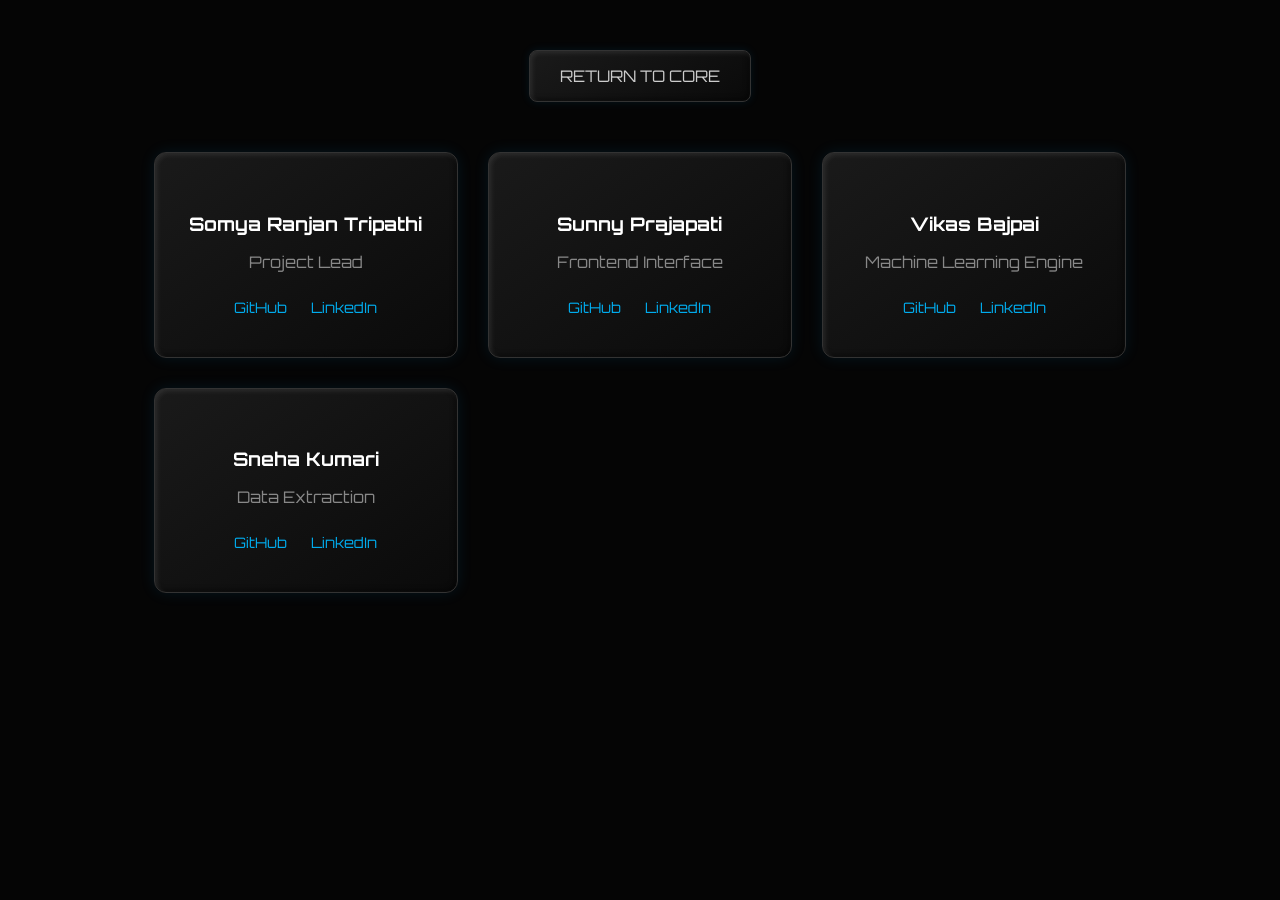
==== frontend/about.html @ 0ad30442 "Frontend updates." ====
<!doctype html>
<html lang="en">
<head>
    <meta charset="UTF-8" />
    <meta name="viewport" content="width=device-width, initial-scale=1.0" />
    <title>Team Deck</title>
    <link href="https://fonts.googleapis.com/css2?family=Orbitron:wght@400;700&display=swap" rel="stylesheet">
    <link rel="stylesheet" href="about.css">
</head>
<body>
    <div class="nav-container">
        <a class="nav-btn" href="index.html">RETURN TO CORE</a>
    </div>

    <div class="team-container">
        <div class="card">
            <h3>Somya Ranjan Tripathi</h3>
            <p>Project Lead</p>
            <a href="https://github.com/srtsubham" target="_blank">GitHub</a>
            <a href="https://www.linkedin.com/in/somya-ranjan-tripathi-9136b42a4/" target="_blank">LinkedIn</a>
        </div>
        <div class="card">
            <h3>Sunny Prajapati</h3>
            <p>Frontend Interface</p>
            <a href="#" target="_blank">GitHub</a>
            <a href="#" target="_blank">LinkedIn</a>
        </div>
        <div class="card">
            <h3>Vikas Bajpai</h3>
            <p>Machine Learning Engine</p>
            <a href="#" target="_blank">GitHub</a>
            <a href="#" target="_blank">LinkedIn</a>
        </div>
        <div class="card">
            <h3>Sneha Kumari</h3>
            <p>Data Extraction</p>
            <a href="#" target="_blank">GitHub</a>
            <a href="#" target="_blank">LinkedIn</a>
        </div>
    </div>
</body>
</html>
---- frontend/about.css ----
body {
    background-color: #050505;
    color: #fff;
    font-family: 'Orbitron', sans-serif;
    margin: 0;
    padding-top: 50px;
}

.nav-container {
    display: flex;
    justify-content: center;
    margin-bottom: 50px;
}

.nav-btn {
    background: linear-gradient(145deg, #1a1a1a, #0a0a0a);
    border: 1px solid #333;
    box-shadow: inset 2px 2px 5px rgba(255,255,255,0.1), inset -2px -2px 5px rgba(0,0,0,0.5), 0 0 10px rgba(0, 170, 255, 0.1);
    border-radius: 8px;
    color: #ccc;
    padding: 15px 30px;
    text-decoration: none;
    transition: 0.3s;
}

.nav-btn:hover {
    box-shadow: inset 2px 2px 5px rgba(255,255,255,0.2), inset -2px -2px 5px rgba(0,0,0,0.5), 0 0 20px rgba(0, 170, 255, 0.6);
    color: #fff;
    border-color: #00acee;
}

.team-container {
    display: grid;
    grid-template-columns: repeat(auto-fit, minmax(250px, 1fr));
    gap: 30px;
    padding: 0 12vw;
}

.card {
    background: linear-gradient(145deg, #1a1a1a, #0a0a0a);
    border: 1px solid #333;
    box-shadow: inset 2px 2px 5px rgba(255,255,255,0.1), inset -2px -2px 5px rgba(0,0,0,0.5), 0 0 15px rgba(0, 170, 255, 0.1);
    border-radius: 12px;
    padding: 40px 20px;
    text-align: center;
    transition: 0.3s;
}

.card:hover {
    box-shadow: inset 2px 2px 5px rgba(255,255,255,0.2), inset -2px -2px 5px rgba(0,0,0,0.5), 0 0 25px rgba(0, 170, 255, 0.8);
    transform: translateY(-10px);
    border-color: #00acee;
}

.card h3 {
    color: #fff;
    margin-bottom: 10px;
}

.card p {
    color: #888;
    margin-bottom: 25px;
}

.card a {
    display: inline-block;
    margin: 0 10px;
    color: #00acee;
    text-decoration: none;
    font-size: 0.9rem;
    transition: 0.3s;
}

.card a:hover {
    color: #fff;
    text-shadow: 0 0 10px #00acee;
}
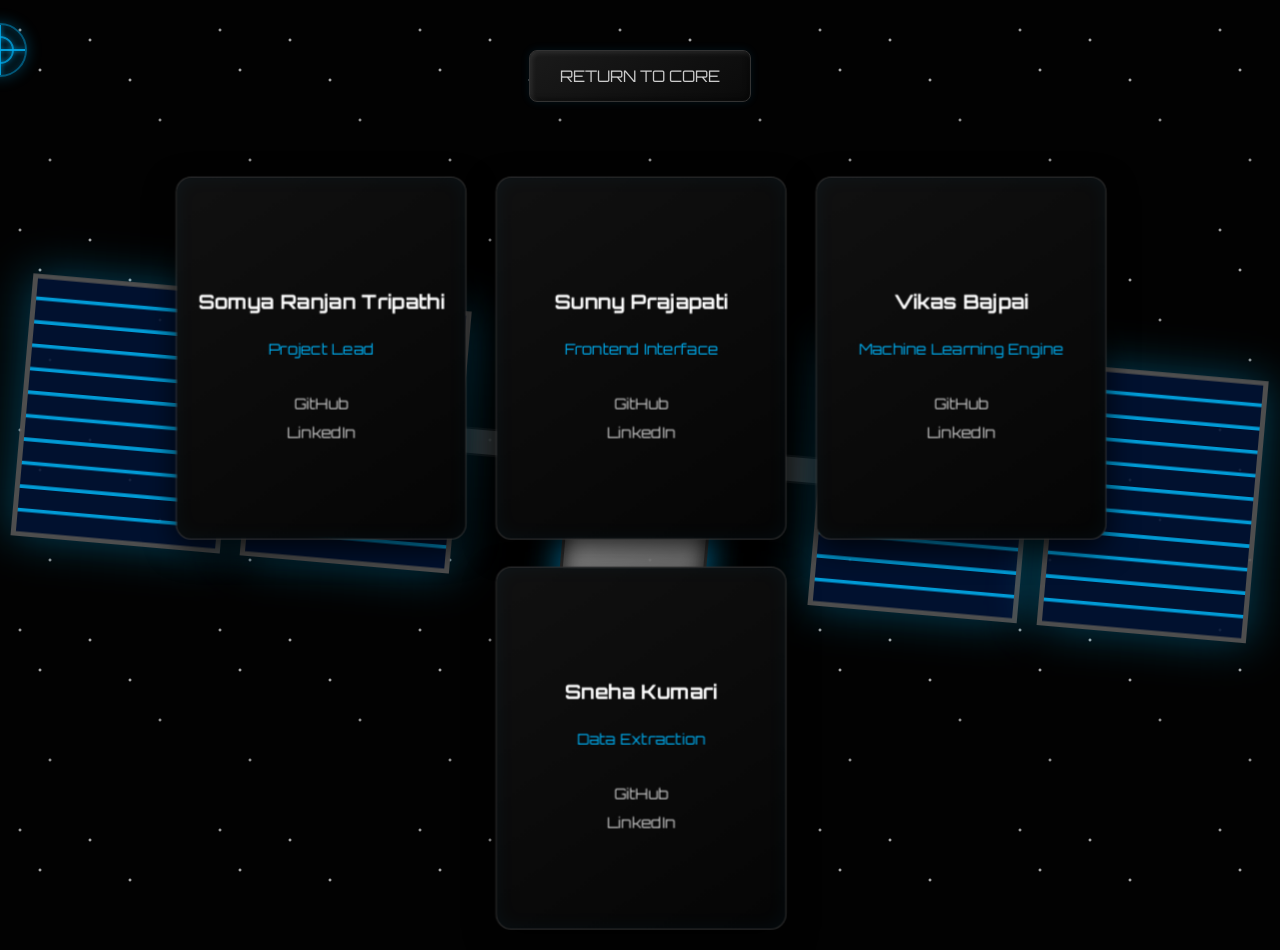
==== commit 1bd0d332: "Project Finishing Touch wind up, Version 4.2.2" ====
--- a/frontend/about.html
+++ b/frontend/about.html
@@ -8,35 +8,127 @@
     <link rel="stylesheet" href="about.css">
 </head>
 <body>
-    <div class="nav-container">
-        <a class="nav-btn" href="index.html">RETURN TO CORE</a>
+    <div id="cursor">
+        <div class="ringOuter"></div>
+        <div class="ringInner"></div>
+        <div class="ch"></div>
+        <div class="cv"></div>
     </div>
 
-    <div class="team-container">
-        <div class="card">
-            <h3>Somya Ranjan Tripathi</h3>
-            <p>Project Lead</p>
-            <a href="https://github.com/srtsubham" target="_blank">GitHub</a>
-            <a href="https://www.linkedin.com/in/somya-ranjan-tripathi-9136b42a4/" target="_blank">LinkedIn</a>
+    <div class="bgorbit"></div>
+
+    <div id="iss">
+        <div class="issTruss">
+            <div class="face front"></div>
+            <div class="face back"></div>
+            <div class="face top"></div>
+            <div class="face bottom"></div>
         </div>
-        <div class="card">
-            <h3>Sunny Prajapati</h3>
-            <p>Frontend Interface</p>
-            <a href="#" target="_blank">GitHub</a>
-            <a href="#" target="_blank">LinkedIn</a>
+        <div class="issCore">
+            <div class="face front"></div>
+            <div class="face back"></div>
+            <div class="face left"></div>
+            <div class="face right"></div>
+            <div class="face top"></div>
+            <div class="face bottom"></div>
         </div>
-        <div class="card">
-            <h3>Vikas Bajpai</h3>
-            <p>Machine Learning Engine</p>
-            <a href="#" target="_blank">GitHub</a>
-            <a href="#" target="_blank">LinkedIn</a>
+        <div class="issPanels left">
+            <div class="panel"></div>
+            <div class="panel"></div>
         </div>
-        <div class="card">
-            <h3>Sneha Kumari</h3>
-            <p>Data Extraction</p>
-            <a href="#" target="_blank">GitHub</a>
-            <a href="#" target="_blank">LinkedIn</a>
+        <div class="issPanels right">
+            <div class="panel"></div>
+            <div class="panel"></div>
         </div>
     </div>
+
+    <div class="navcontainer">
+        <a class="navbtn" href="index.html">RETURN TO CORE</a>
+    </div>
+
+    <div class="teamcontainer">
+        <div class="card" onmousemove="tilt(event, this)" onmouseleave="reset(this)">
+            <div class="inner">
+                <h3>Somya Ranjan Tripathi</h3>
+                <p>Project Lead</p>
+                <a href="https://github.com/srtsubham" target="_blank">GitHub</a>
+                <a href="https://www.linkedin.com/in/somya-ranjan-tripathi-9136b42a4/" target="_blank">LinkedIn</a>
+            </div>
+        </div>
+        <div class="card" onmousemove="tilt(event, this)" onmouseleave="reset(this)">
+            <div class="inner">
+                <h3>Sunny Prajapati</h3>
+                <p>Frontend Interface</p>
+                <a href="https://github.com/isunnyprajapati" target="_blank">GitHub</a>
+                <a href="https://www.linkedin.com/in/sunny-prajapati-8759b5292/" target="_blank">LinkedIn</a>
+            </div>
+        </div>
+        <div class="card" onmousemove="tilt(event, this)" onmouseleave="reset(this)">
+            <div class="inner">
+                <h3>Vikas Bajpai</h3>
+                <p>Machine Learning Engine</p>
+                <a href="https://github.com/vikasbajpai205" target="_blank">GitHub</a>
+                <a href="https://www.linkedin.com/in/vikas-bajpai-98a275281/" target="_blank">LinkedIn</a>
+            </div>
+        </div>
+        <div class="card" onmousemove="tilt(event, this)" onmouseleave="reset(this)">
+            <div class="inner">
+                <h3>Sneha Kumari</h3>
+                <p>Data Extraction</p>
+                <a href="https://github.com/snehakumari9696" target="_blank">GitHub</a>
+                <a href="https://www.linkedin.com/in/sneha-kumari-58b414262/" target="_blank">LinkedIn</a>
+            </div>
+        </div>
+    </div>
+
+    <script>
+        let f = document.getElementById('cursor');
+        let iss = document.getElementById('iss');
+        let mx = window.innerWidth / 2;
+        let my = window.innerHeight / 2;
+        let tm = 0;
+
+        document.addEventListener('mousemove', function(i) {
+            f.style.left = i.clientX + 'px';
+            f.style.top = i.clientY + 'px';
+            mx = i.clientX;
+            my = i.clientY;
+        });
+
+        document.addEventListener('mousedown', function() { f.classList.add('cclick'); });
+        document.addEventListener('mouseup', function() { f.classList.remove('cclick'); });
+
+        function animISS() {
+            tm += 0.01;
+            let fy = Math.sin(tm) * 20;
+            let rx = ((my - window.innerHeight / 2) / window.innerHeight) * 30;
+            let ry = ((mx - window.innerWidth / 2) / window.innerWidth) * 30;
+
+            iss.style.transform = `translate(-50%, calc(-50% + ${fy}px)) rotateX(${-rx}deg) rotateY(${ry}deg) rotateZ(5deg)`;
+            requestAnimationFrame(animISS);
+        }
+        animISS();
+
+        function tilt(e, c) {
+            let rt = c.getBoundingClientRect();
+            let x = e.clientX - rt.left;
+            let y = e.clientY - rt.top;
+            let cx = rt.width / 2;
+            let cy = rt.height / 2;
+            let rtx = ((y - cy) / cy) * -15;
+            let rty = ((x - cx) / cx) * 15;
+
+            c.style.transform = `perspective(1000px) rotateX(${rtx}deg) rotateY(${rty}deg) scale3d(1.05, 1.05, 1.05)`;
+
+            let inn = c.querySelector('.inner');
+            inn.style.background = `radial-gradient(circle at ${x}px ${y}px, rgba(0, 172, 238, 0.2), rgba(5, 5, 5, 0.9))`;
+        }
+
+        function reset(c) {
+            c.style.transform = `perspective(1000px) rotateX(0deg) rotateY(0deg) scale3d(1, 1, 1)`;
+            let inn = c.querySelector('.inner');
+            inn.style.background = `linear-gradient(145deg, #111, #050505)`;
+        }
+    </script>
 </body>
 </html>
--- a/frontend/about.css
+++ b/frontend/about.css
@@ -1,18 +1,193 @@
 body {
-    background-color: #050505;
+    background-color: #020202;
     color: #fff;
     font-family: 'Orbitron', sans-serif;
     margin: 0;
     padding-top: 50px;
-}
-
-.nav-container {
-    display: flex;
-    justify-content: center;
-    margin-bottom: 50px;
-}
-
-.nav-btn {
+    cursor: none;
+    min-height: 100vh;
+    overflow-x: hidden;
+}
+
+#cursor {
+    position: fixed;
+    width: 50px;
+    height: 50px;
+    pointer-events: none;
+    z-index: 9999;
+    transform: translate(-50%, -50%);
+    transition: transform 0.1s, opacity 0.1s;
+    display: flex;
+    justify-content: center;
+    align-items: center;
+}
+
+.ringOuter {
+    position: absolute;
+    width: 100%;
+    height: 100%;
+    border: 2px solid rgba(0, 172, 238, 0.5);
+    border-radius: 50%;
+    box-shadow: 0 0 15px rgba(0, 172, 238, 0.3), inset 0 0 15px rgba(0, 172, 238, 0.3);
+    transition: all 0.2s;
+}
+
+.ringInner {
+    position: absolute;
+    width: 24px;
+    height: 24px;
+    border: 2px solid rgba(0, 172, 238, 0.8);
+    border-radius: 50%;
+    box-shadow: 0 0 8px rgba(0, 172, 238, 0.6), inset 0 0 8px rgba(0, 172, 238, 0.6);
+    transition: all 0.2s;
+}
+
+.ch {
+    position: absolute;
+    width: 100%;
+    height: 2px;
+    background: rgba(0, 172, 238, 0.9);
+    box-shadow: 0 0 5px rgba(0, 172, 238, 0.8);
+    transition: all 0.2s;
+}
+
+.cv {
+    position: absolute;
+    width: 2px;
+    height: 100%;
+    background: rgba(0, 172, 238, 0.9);
+    box-shadow: 0 0 5px rgba(0, 172, 238, 0.8);
+    transition: all 0.2s;
+}
+
+.cclick {
+    transform: translate(-50%, -50%) scale(0.6) !important;
+}
+
+.cclick .ringOuter {
+    border-color: #fff;
+    box-shadow: 0 0 25px #00acee, inset 0 0 25px #00acee;
+}
+
+.cclick .ringInner, .cclick .ch, .cclick .cv {
+    background: #fff;
+    border-color: #fff;
+    box-shadow: 0 0 15px #fff;
+}
+
+.bgorbit {
+    position: fixed;
+    top: 0;
+    left: 0;
+    width: 100vw;
+    height: 100vh;
+    z-index: -2;
+    background-color: #020202;
+    background-image:
+        radial-gradient(2px 2px at 20px 30px, #eee, rgba(0,0,0,0)),
+        radial-gradient(2px 2px at 40px 70px, #fff, rgba(0,0,0,0)),
+        radial-gradient(2px 2px at 50px 160px, #ddd, rgba(0,0,0,0)),
+        radial-gradient(2px 2px at 90px 40px, #fff, rgba(0,0,0,0)),
+        radial-gradient(2px 2px at 130px 80px, #fff, rgba(0,0,0,0)),
+        radial-gradient(2px 2px at 160px 120px, #ddd, rgba(0,0,0,0));
+    background-repeat: repeat;
+    background-size: 200px 200px;
+}
+
+#iss {
+    position: fixed;
+    top: 50%;
+    left: 50%;
+    width: 1200px;
+    height: 400px;
+    transform-style: preserve-3d;
+    z-index: -1;
+    pointer-events: none;
+    opacity: 0.9;
+}
+
+.issCore {
+    position: absolute;
+    top: 50%;
+    left: 50%;
+    width: 140px;
+    height: 400px;
+    transform: translate(-50%, -50%);
+    transform-style: preserve-3d;
+}
+
+.issCore .face {
+    position: absolute;
+    background: linear-gradient(145deg, #777, #bbb, #777);
+    border: 3px solid #333;
+    box-shadow: inset 0 0 20px rgba(0,0,0,0.9), 0 0 30px rgba(0, 172, 238, 0.5);
+}
+
+.issCore .front  { width: 140px; height: 400px; transform: translateZ(70px); }
+.issCore .back   { width: 140px; height: 400px; transform: translateZ(-70px) rotateY(180deg); }
+.issCore .left   { width: 140px; height: 400px; transform: translateX(-70px) rotateY(-90deg); }
+.issCore .right  { width: 140px; height: 400px; transform: translateX(70px) rotateY(90deg); }
+.issCore .top    { width: 140px; height: 140px; transform: translateY(-70px) rotateX(90deg); }
+.issCore .bottom { width: 140px; height: 140px; transform: translateY(330px) rotateX(-90deg); }
+
+.issTruss {
+    position: absolute;
+    top: 50%;
+    left: 50%;
+    width: 1100px;
+    height: 24px;
+    transform: translate(-50%, -50%);
+    transform-style: preserve-3d;
+}
+
+.issTruss .face {
+    position: absolute;
+    background: #333;
+    border: 2px solid #111;
+}
+
+.issTruss .front  { width: 1100px; height: 24px; transform: translateZ(12px); }
+.issTruss .back   { width: 1100px; height: 24px; transform: translateZ(-12px) rotateY(180deg); }
+.issTruss .top    { width: 1100px; height: 24px; transform: translateY(-12px) rotateX(90deg); }
+.issTruss .bottom { width: 1100px; height: 24px; transform: translateY(12px) rotateX(-90deg); }
+
+.issPanels {
+    position: absolute;
+    top: 50%;
+    width: 440px;
+    height: 280px;
+    transform-style: preserve-3d;
+    display: flex;
+    justify-content: space-between;
+}
+
+.issPanels.left {
+    right: 50%;
+    margin-right: 180px;
+    transform: translateY(-50%) rotateX(25deg);
+}
+
+.issPanels.right {
+    left: 50%;
+    margin-left: 180px;
+    transform: translateY(-50%) rotateX(-25deg);
+}
+
+.panel {
+    width: 200px;
+    height: 280px;
+    background: repeating-linear-gradient(0deg, #001133, #001133 22px, #00acee 22px, #00acee 26px);
+    border: 5px solid #555;
+    box-shadow: 0 0 45px rgba(0, 172, 238, 0.4);
+}
+
+.navcontainer {
+    display: flex;
+    justify-content: center;
+    margin-bottom: 80px;
+}
+
+.navbtn {
     background: linear-gradient(145deg, #1a1a1a, #0a0a0a);
     border: 1px solid #333;
     box-shadow: inset 2px 2px 5px rgba(255,255,255,0.1), inset -2px -2px 5px rgba(0,0,0,0.5), 0 0 10px rgba(0, 170, 255, 0.1);
@@ -21,57 +196,79 @@
     padding: 15px 30px;
     text-decoration: none;
     transition: 0.3s;
-}
-
-.nav-btn:hover {
+    cursor: none;
+}
+
+.navbtn:hover {
     box-shadow: inset 2px 2px 5px rgba(255,255,255,0.2), inset -2px -2px 5px rgba(0,0,0,0.5), 0 0 20px rgba(0, 170, 255, 0.6);
     color: #fff;
     border-color: #00acee;
 }
 
-.team-container {
-    display: grid;
-    grid-template-columns: repeat(auto-fit, minmax(250px, 1fr));
-    gap: 30px;
-    padding: 0 12vw;
+.teamcontainer {
+    display: flex;
+    flex-wrap: wrap;
+    justify-content: center;
+    gap: 40px;
+    padding: 0 10vw;
 }
 
 .card {
-    background: linear-gradient(145deg, #1a1a1a, #0a0a0a);
+    background: transparent;
+    width: 280px;
+    height: 350px;
+    border-radius: 15px;
+    perspective: 1000px;
+    transition: transform 0.1s;
+    transform-style: preserve-3d;
+}
+
+.inner {
+    width: 100%;
+    height: 100%;
+    background: linear-gradient(145deg, #111, #050505);
     border: 1px solid #333;
-    box-shadow: inset 2px 2px 5px rgba(255,255,255,0.1), inset -2px -2px 5px rgba(0,0,0,0.5), 0 0 15px rgba(0, 170, 255, 0.1);
-    border-radius: 12px;
-    padding: 40px 20px;
+    box-shadow: 0 10px 30px rgba(0,0,0,0.8), inset 0 0 20px rgba(0,170,255,0.05);
+    border-radius: 15px;
+    display: flex;
+    flex-direction: column;
+    justify-content: center;
+    align-items: center;
     text-align: center;
-    transition: 0.3s;
-}
-
-.card:hover {
-    box-shadow: inset 2px 2px 5px rgba(255,255,255,0.2), inset -2px -2px 5px rgba(0,0,0,0.5), 0 0 25px rgba(0, 170, 255, 0.8);
-    transform: translateY(-10px);
+    transform: translateZ(30px);
+}
+
+.card:hover .inner {
     border-color: #00acee;
-}
-
-.card h3 {
+    box-shadow: 0 15px 40px rgba(0,170,255,0.2), inset 0 0 30px rgba(0,170,255,0.1);
+}
+
+.inner h3 {
     color: #fff;
     margin-bottom: 10px;
-}
-
-.card p {
-    color: #888;
-    margin-bottom: 25px;
-}
-
-.card a {
+    font-size: 1.2rem;
+    transform: translateZ(40px);
+}
+
+.inner p {
+    color: #00acee;
+    margin-bottom: 30px;
+    font-size: 0.9rem;
+    transform: translateZ(35px);
+}
+
+.inner a {
     display: inline-block;
-    margin: 0 10px;
-    color: #00acee;
+    margin: 5px 0;
+    color: #ccc;
     text-decoration: none;
     font-size: 0.9rem;
     transition: 0.3s;
-}
-
-.card a:hover {
+    transform: translateZ(30px);
+    cursor: none;
+}
+
+.inner a:hover {
     color: #fff;
     text-shadow: 0 0 10px #00acee;
 }
